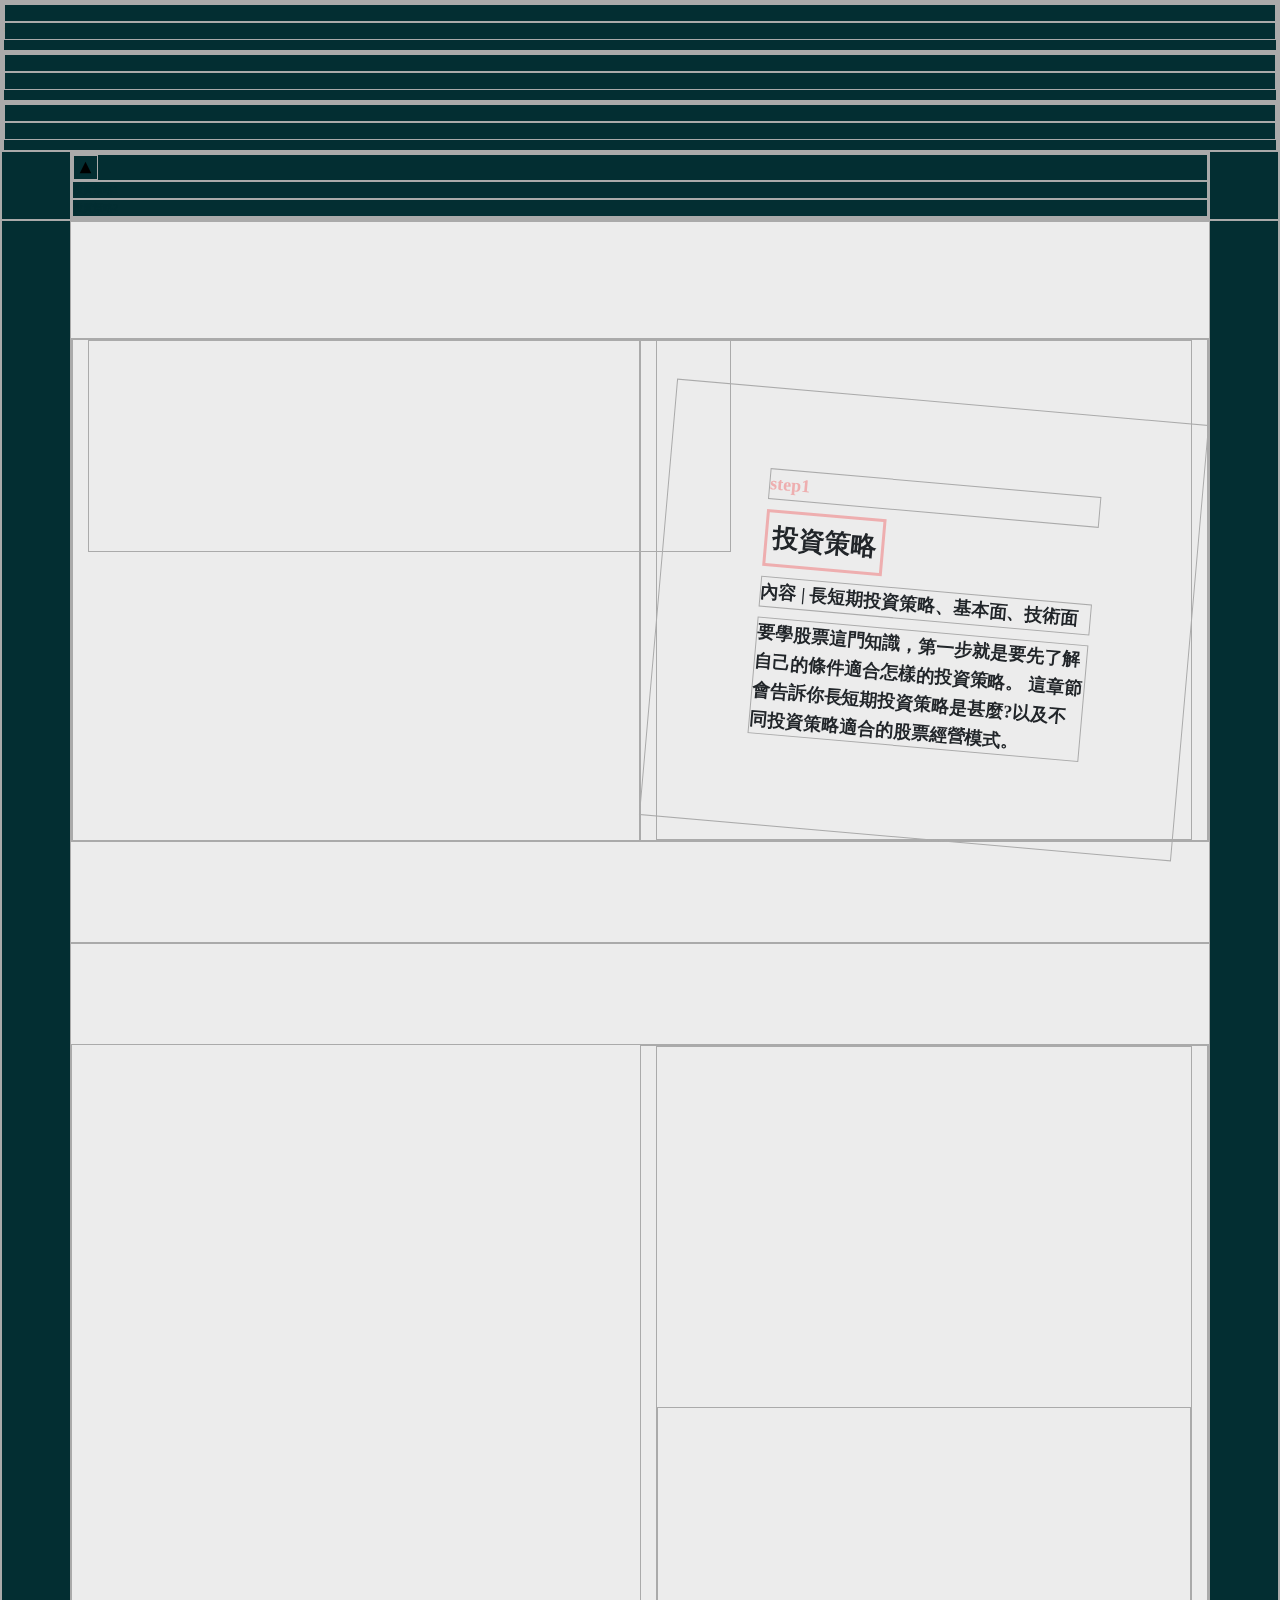
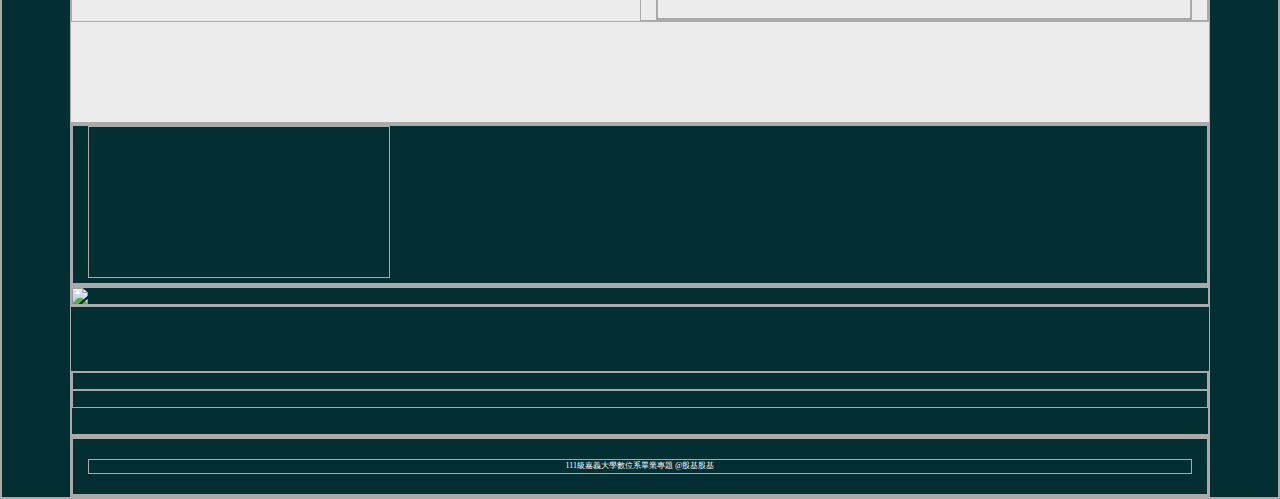
==== index.html @ 21a76d8b "Add files via upload" ====
<!DOCTYPE html>
<head>
  <meta charset="UTF-8">
  <meta name="viewport" content="width=device-width, initial-scale=1, shrink-to-fit=no">
  <title>股基!股基!</title>
  <link rel="stylesheet" href="https://cdnjs.cloudflare.com/ajax/libs/twitter-bootstrap/3.3.7/css/bootstrap.min.css">
  <link rel="stylesheet" href="https://fonts.googleapis.com/css?family=Oswald:300,400,700">
  <link rel="stylesheet" href="./style.css">
  <link rel="stylesheet" href="./strategy.css">
  <link rel="stylesheet" href="https://unpkg.com/aos@next/dist/aos.css">
</head>
<head></head>
<script src="https://code.jquery.com/jquery-3.3.1.slim.min.js" integrity="sha384-q8i/X+965DzO0rT7abK41JStQIAqVgRVzpbzo5smXKp4YfRvH+8abtTE1Pi6jizo" crossorigin="anonymous"></script>
<script src="https://cdnjs.cloudflare.com/ajax/libs/popper.js/1.14.7/umd/popper.min.js" integrity="sha384-UO2eT0CpHqdSJQ6hJty5KVphtPhzWj9WO1clHTMGa3JDZwrnQq4sF86dIHNDz0W1" crossorigin="anonymous"></script>
<script src="https://stackpath.bootstrapcdn.com/bootstrap/4.3.1/js/bootstrap.min.js" integrity="sha384-JjSmVgyd0p3pXB1rRibZUAYoIIy6OrQ6VrjIEaFf/nJGzIxFDsf4x0xIM+B07jRM" crossorigin="anonymous"></script>
<script src="https://unpkg.com/aos@next/dist/aos.js"></script>
<div class="bar_box1 at_top">
  <div class="step"><a class="Step_a" href="#section_step1"> 
      <div class="step_h3 step1">1</div>
      <p class="bar_p1">投資策略</p></a></div>
  <div class="step_space step_space1"></div>
  <div class="step"><a href="https://bloosom0709.github.io/stock-stockName-EPS/"> 
      <div class="step_h3 step2">2</div>
      <p class="bar_p2">股票名詞</p></a></div>
  <div class="step_space step_space2"></div>
  <div class="step"><a href="https://bloosom0709.github.io/stock-game/"> 
      <div class="step_h3 step3">3</div>
      <p class="bar_p3">策略契合度</p></a></div>
</div>
<div class="container">
  <div class="unit_box" data-aos="fade-zoom-in" data-aos-easing="ease-in-back" data-aos-delay="100" data-aos-offset="0">
    <div class="svg_triangle">
      <svg width="25" height="25" viewbox="-10 -10 40 40">
        <polygon class="triangle" points="10,0 0,20 20,20"> </polygon>
      </svg>
    </div><a href="https://bloosom0709.github.io/stock-strategy-1/"> 
      <div class="unit_h3 unit_select">投資策略1</div></a><a href="https://bloosom0709.github.io/stock-strategy-2/"> 
      <div class="unit_h3">投資策略2</div></a>
  </div>
</div>
<section id="section_step1"></section>
<div class="container intro1 Pagination"><img class="intro_decorate" src="https://i.imgur.com/jAoeuDa.png" alt=""><img class="intro_decorate decorate_bottom" src="https://i.imgur.com/fvzgDz7.png" alt="">
  <div class="row">
    <div class="col-sm-12 col-md-8 col-lg-6 img_LS" data-aos="fade-right"> 
      <div class="img_1"><img src="https://i.imgur.com/V6kEngt.png" alt=""></div>
    </div>
    <div class="col-sm-0 col-md-4 col-lg-6">
      <div class="row"> 
        <div class="Text Text_long col-sm-12 col-md-12 col-lg-12" style="transform:rotate(5deg);" data-aos="fade-up" data-aos-duration="1500">
          <p class="step_pink">step1</p>
          <p class="title Title1">投資策略</p>
          <p class="contain_blue">
             內容 | 長短期投資策略、基本面、技術面</p>
          <p class="contain2">
            要學股票這門知識，第一步就是要先了解自己的條件適合怎樣的投資策略。
            這章節會告訴你長短期投資策略是甚麼?以及不同投資策略適合的股票經營模式。
          </p>
        </div>
      </div>
    </div>
  </div>
</div>
<div class="container intro1 strategy1"> 
  <div class="row">
    <div class="col-sm-12 col-md-8 col-lg-6 img_LS" data-aos="fade-right"> 
      <div class="img_1"><img src="https://i.imgur.com/8UWbtDF.png" alt=""></div>
    </div>
    <div class="col-sm-0 col-md-4 col-lg-6">
      <div class="row"> 
        <div class="Text Text_long col-sm-12 col-md-12 col-lg-12" style="transform:rotate(5deg);" data-aos="fade-up" data-aos-duration="1500">
          <p class="title Title1">投資策略1</p>
          <p class="contain1">
            要玩股票必須先了解自己適合的投資策略，
            大體分為長期策略與短期策略。
          </p>
        </div>
        <div class="col-sm-12 col-md-12 col-lg-12 img_LS"><img src="https://i.imgur.com/Q2PQPPd.png" alt=""></div>
      </div>
    </div>
  </div>
</div>
<div class="container video">  
  <div class="row"> 
    <div class="col-sm-12 col-md-12 col-lg-12 videobox">
      <iframe frameborder="0" src="https://www.youtube.com/embed/SORD03t7nlo" allowfullscreen="true"></iframe>
    </div>
  </div>
</div>
<div class="container Footer"> 
  <div class="row"><a href="https://bloosom0709.github.io/stock-index/"><img src="https://i.imgur.com/UN3wUWc.png"></a></div>
</div>
<div class="container nextPage"> 
  <div class="page_button" style="visibility: hidden;"><a href=""> <img class="page_img1" src="https://i.imgur.com/QWB3NDJ.png" alt="">
      <div class="page_h3 page1">1</div>
      <p>投資策略</p></a></div>
  <div class="page_button"><a href="https://bloosom0709.github.io/stock-strategy-2/">        
      <div class="page_h3 page2">1-2</div>
      <p>投資策略2</p><img class="page_img2" src="https://i.imgur.com/T5NzjQj.png" alt=""></a></div>
</div>
<div class="container botton"> 
  <div class="row"> 
    <div class="col-sm-12 col-md-12 col-lg-12">
      <p>111級嘉義大學數位系畢業專題 @股基股基</p>
    </div>
  </div>
</div>
<!-- partial-->
<script src="https://cdnjs.cloudflare.com/ajax/libs/jquery/3.1.0/jquery.min.js"></script>
<script src="https://cdnjs.cloudflare.com/ajax/libs/twitter-bootstrap/3.3.7/js/bootstrap.min.js"></script>
<script src="https://cdnjs.cloudflare.com/ajax/libs/vue/2.1.8/vue.js"></script>
<script src="./script.js"></script>
<script>AOS.init();</script>
---- style.css ----
@charset "UTF-8";
@import "bootstrap.css";
@import "bar_box.css";
@import url(video.css);
* {
  font-family: "Source Sans Pro", 微軟正黑體;
  line-height: 1.6em;
  border: solid 1px #aaa;
}
* a {
  color: #032E32;
  border: none;
  text-decoration: none;
}

html, body {
  overflow-x: hidden;
  background-color: #032E32;
}

h1, h2, h3, h4, h5, h6 {
  font-weight: 600;
}

.container {
  padding-left: 0;
  padding-right: 0;
}

.row {
  margin: 0;
}

.block {
  border-left: solid 1px #aaa;
  border-right: solid 1px #aaa;
}

.border {
  border: solid 1px #aaa;
}

.index_img {
  width: 100%;
}

.index {
  position: relative;
  background-color: #ececec;
  padding: 5% 50px 0 50px;
}

.logo1 {
  -webkit-animation: logo 5s infinite;
          animation: logo 5s infinite;
}

@-webkit-keyframes logo {
  0% {
    top: 0;
  }
  50% {
    top: -30px;
  }
  100% {
    top: 0;
  }
}

@keyframes logo {
  0% {
    top: 0;
  }
  50% {
    top: -30px;
  }
  100% {
    top: 0;
  }
}
.people1 {
  -webkit-animation: people 5s infinite;
          animation: people 5s infinite;
}

@-webkit-keyframes people {
  0% {
    left: 0;
  }
  50% {
    left: -20px;
  }
  100% {
    left: 0;
  }
}

@keyframes people {
  0% {
    left: 0;
  }
  50% {
    left: -20px;
  }
  100% {
    left: 0;
  }
}
.index_mountain {
  position: absolute;
  max-width: 100%;
  left: 0;
  bottom: -450px;
  z-index: 50;
}

.introduction {
  background: #0A2D31;
  height: 900px;
  position: relative;
}
.introduction p {
  font-size: 18px;
  color: #ececec;
  font-weight: bold;
  text-align: center;
  margin-top: 500px;
}
.introduction .intro_decoration {
  position: absolute;
  bottom: -304px;
  max-width: 100%;
  z-index: 150;
}
.introduction .intro_decorate {
  position: absolute;
  max-width: 100%;
}
.introduction .decorate_bottom {
  bottom: -1px;
}

.point1 {
  position: relative;
  padding-top: 200px;
  background-color: #ececec;
}

.point1_img {
  max-width: 100%;
}

.point1_img2 {
  position: absolute;
  max-width: 45%;
  right: -100px;
  bottom: -100px;
  -webkit-animation: ani_pig 2s infinite;
          animation: ani_pig 2s infinite;
}

@-webkit-keyframes ani_pig {
  0% {
    -webkit-transform: rotate(0deg);
            transform: rotate(0deg);
  }
  50% {
    -webkit-transform: rotate(20deg);
            transform: rotate(20deg);
  }
  100% {
    -webkit-transform: rotate(0deg);
            transform: rotate(0deg);
  }
}

@keyframes ani_pig {
  0% {
    -webkit-transform: rotate(0deg);
            transform: rotate(0deg);
  }
  50% {
    -webkit-transform: rotate(20deg);
            transform: rotate(20deg);
  }
  100% {
    -webkit-transform: rotate(0deg);
            transform: rotate(0deg);
  }
}
.pig_talk {
  -webkit-animation: pig_talk 2s infinite;
          animation: pig_talk 2s infinite;
}

@-webkit-keyframes pig_talk {
  0% {
    top: 80px;
  }
  50% {
    top: 100px;
  }
  100% {
    top: 80px;
  }
}

@keyframes pig_talk {
  0% {
    top: 80px;
  }
  50% {
    top: 100px;
  }
  100% {
    top: 80px;
  }
}
h3 {
  overflow-y: hidden;
  flood-color: #032E32;
}

.intro1 {
  background-color: #ececec;
  padding: 100px 0;
}
.intro1 h3 {
  font-size: 20px;
  display: inline-block;
  color: white;
  margin-top: 15px;
  padding: 10px 20px;
}

.step_pink {
  color: #EEAEAF;
}

.step_blue {
  color: #81C4C9;
}

.contain_pink {
  background: #EEAEAF;
  border-radius: 10px;
  color: #ececec;
  padding-left: 5px;
}

.Text {
  padding: 80px 100px;
  font-weight: bold;
  font-size: 18px;
  margin: auto;
  -webkit-transform: rotate(5deg);
          transform: rotate(5deg);
  margin-top: 60px;
}

.title {
  display: inline-block;
  font-size: 26px;
  padding: 5px;
}

.Text_long {
  -webkit-transform: rotate(5deg);
          transform: rotate(5deg);
}
.Text_long h3 {
  background: #EEAEAF;
  -webkit-transition: 0.5s;
  transition: 0.5s;
}
.Text_long h3:hover {
  background: #81C4C9;
  color: white;
  font-size: 25px;
}

.Text_short {
  -webkit-transform: rotate(-5deg);
          transform: rotate(-5deg);
}
.Text_short h3 {
  background: #81C4C9;
  -webkit-transition: 0.5s;
  transition: 0.5s;
}
.Text_short h3:hover {
  background: #EEAEAF;
  color: white;
  font-size: 25px;
}

.Title1 {
  border: 3px solid #EEAEAF;
}

.Title2 {
  border: 3px solid #81C4C9;
}

.img_LS img {
  margin-top: 60px;
  padding-top: 50px;
  padding-bottom: 100px;
  width: 70%;
}

.img_1 {
  display: block;
  left: 25px;
  width: 120%;
}

.decorate {
  padding-left: 100px;
}

.point2 {
  padding-top: 400px;
  background-color: #ececec;
}

.textFrame2 {
  position: absolute;
  max-width: 50%;
  left: 200px;
  bottom: 100px;
}

.marginbottom {
  position: absolute;
  max-width: 70%;
  right: 0;
  bottom: -10px;
  -webkit-animation: people 5s infinite;
          animation: people 5s infinite;
}

@keyframes people {
  0% {
    right: 0;
  }
  50% {
    right: 20px;
  }
  100% {
    right: 0;
  }
}
.game {
  background-color: #EEAEAF;
  padding: 150px 0 200px 0;
  position: relative;
}
.game .intro_decorate {
  position: absolute;
  max-width: 100%;
}
.game .decorate_bottom {
  bottom: -1px;
}

.game_intro {
  padding: 0 100px;
}

.game_title {
  text-align: left;
}

.game_BTN {
  background: #032E32;
  color: white;
  padding: 10px 30px;
  border-radius: 30px;
}

.threePeople {
  max-width: 90%;
  margin-left: 50px;
}

.member {
  padding: 80px 50px;
  padding-bottom: 50px;
  background-color: #ececec;
}
.member p {
  font-size: 15px;
}

.member_contain {
  padding: 0;
  text-align: center;
}
.member_contain h3 {
  font-weight: bold;
  font-size: 20px;
  padding-top: 10px;
  display: inline-block;
}

.member_pic {
  margin-right: auto;
  margin-left: auto;
  padding: auto;
  height: 150px;
  width: 150px;
}
.member_pic img {
  height: 150px;
  width: 150px;
}

.botton {
  background: #032E32;
  position: relative;
}
.botton p {
  color: white;
  font-size: 8px;
  text-align: center;
  margin: 20px 0;
}
.botton .Top {
  width: 80px;
  height: 80px;
  background: #EEAEAF;
  position: absolute;
  bottom: 100px;
  right: -120px;
  -webkit-box-shadow: 5px 5px 0px #E79288;
          box-shadow: 5px 5px 0px #E79288;
  -webkit-transform: rotate(5deg);
          transform: rotate(5deg);
  -webkit-transition: 0.5s;
  transition: 0.5s;
}
.botton .Top h3 {
  color: white;
  text-align: center;
  padding-top: 27px;
  font-size: 20px;
}
.botton .Top:hover {
  background: #81C4C9;
  -webkit-box-shadow: 10px 10px 0px #D2CEAA;
          box-shadow: 10px 10px 0px #D2CEAA;
  -webkit-transform: translate(10px, 10px);
          transform: translate(10px, 10px);
}

@media (max-width: 1200px) {
  .introduction {
    height: 400px;
    position: relative;
  }
  .introduction p {
    font-size: 14px;
    margin-top: 150px;
  }
  .introduction .intro_decoration {
    visibility: hidden;
    position: absolute;
    bottom: -86px;
    width: 1140px;
  }
}
@media (max-width: 992px) {
  .menu_contanter {
    height: 300px;
  }

  .index_mountain {
    width: 100%;
    bottom: -1000px;
  }

  .introduction {
    height: 400px;
    position: relative;
  }
  .introduction p {
    font-size: 14px;
    margin-top: 150px;
  }
  .introduction .intro_decoration {
    visibility: hidden;
    position: absolute;
    bottom: -86px;
    width: 1140px;
  }

  .img_long {
    position: relative;
  }

  .img_short {
    position: relative;
  }

  .Text {
    padding: 80px 50px;
    font-size: 15px;
  }

  .order_1 {
    -webkit-box-ordinal-group: 3;
        -ms-flex-order: 2;
            order: 2;
  }

  .order_2 {
    -webkit-box-ordinal-group: 2;
        -ms-flex-order: 1;
            order: 1;
  }
}
@media (max-width: 768px) {
  body {
    overflow-x: hidden;
  }

  .navbar_ul {
    margin-left: 0;
  }

  .index_img {
    width: 120%;
  }

  .index {
    padding: 50px 50px 0 50px;
  }

  .index_mountain {
    width: 100%;
    bottom: -70px;
  }

  .logo1 {
    left: -15px;
  }

  .introduction {
    height: 400px;
    position: relative;
  }
  .introduction p {
    font-size: 14px;
    margin-top: 150px;
  }
  .introduction .intro_decoration {
    position: absolute;
    bottom: -80px;
    width: 1140px;
  }

  .point1 {
    position: relative;
  }

  .pig_talk {
    position: absolute;
    width: 100%;
    top: 100px;
  }

  .img_LS img {
    margin-top: 20px;
    padding-top: 30px;
    padding-bottom: 10px;
  }

  .img_long {
    position: relative;
  }

  .img_short {
    position: relative;
    right: -80px;
  }

  .Text {
    padding: 40px 50px;
    margin-top: 10px;
  }

  .order_1 {
    -webkit-box-ordinal-group: 3;
        -ms-flex-order: 2;
            order: 2;
  }

  .order_2 {
    -webkit-box-ordinal-group: 2;
        -ms-flex-order: 1;
            order: 1;
  }

  .point1 {
    padding-top: 200px;
  }

  .point1_img2 {
    max-width: 45%;
    right: 30px;
    bottom: -100px;
  }

  .textFrame1 {
    max-width: 90%;
    right: 45px;
    top: -150px;
  }

  .point2 {
    padding-top: 200px;
  }

  .textFrame2 {
    position: absolute;
    max-width: 50%;
    left: 100px;
    bottom: 100px;
  }

  .member {
    padding: 80px 10px;
    padding-bottom: 50px;
  }
}
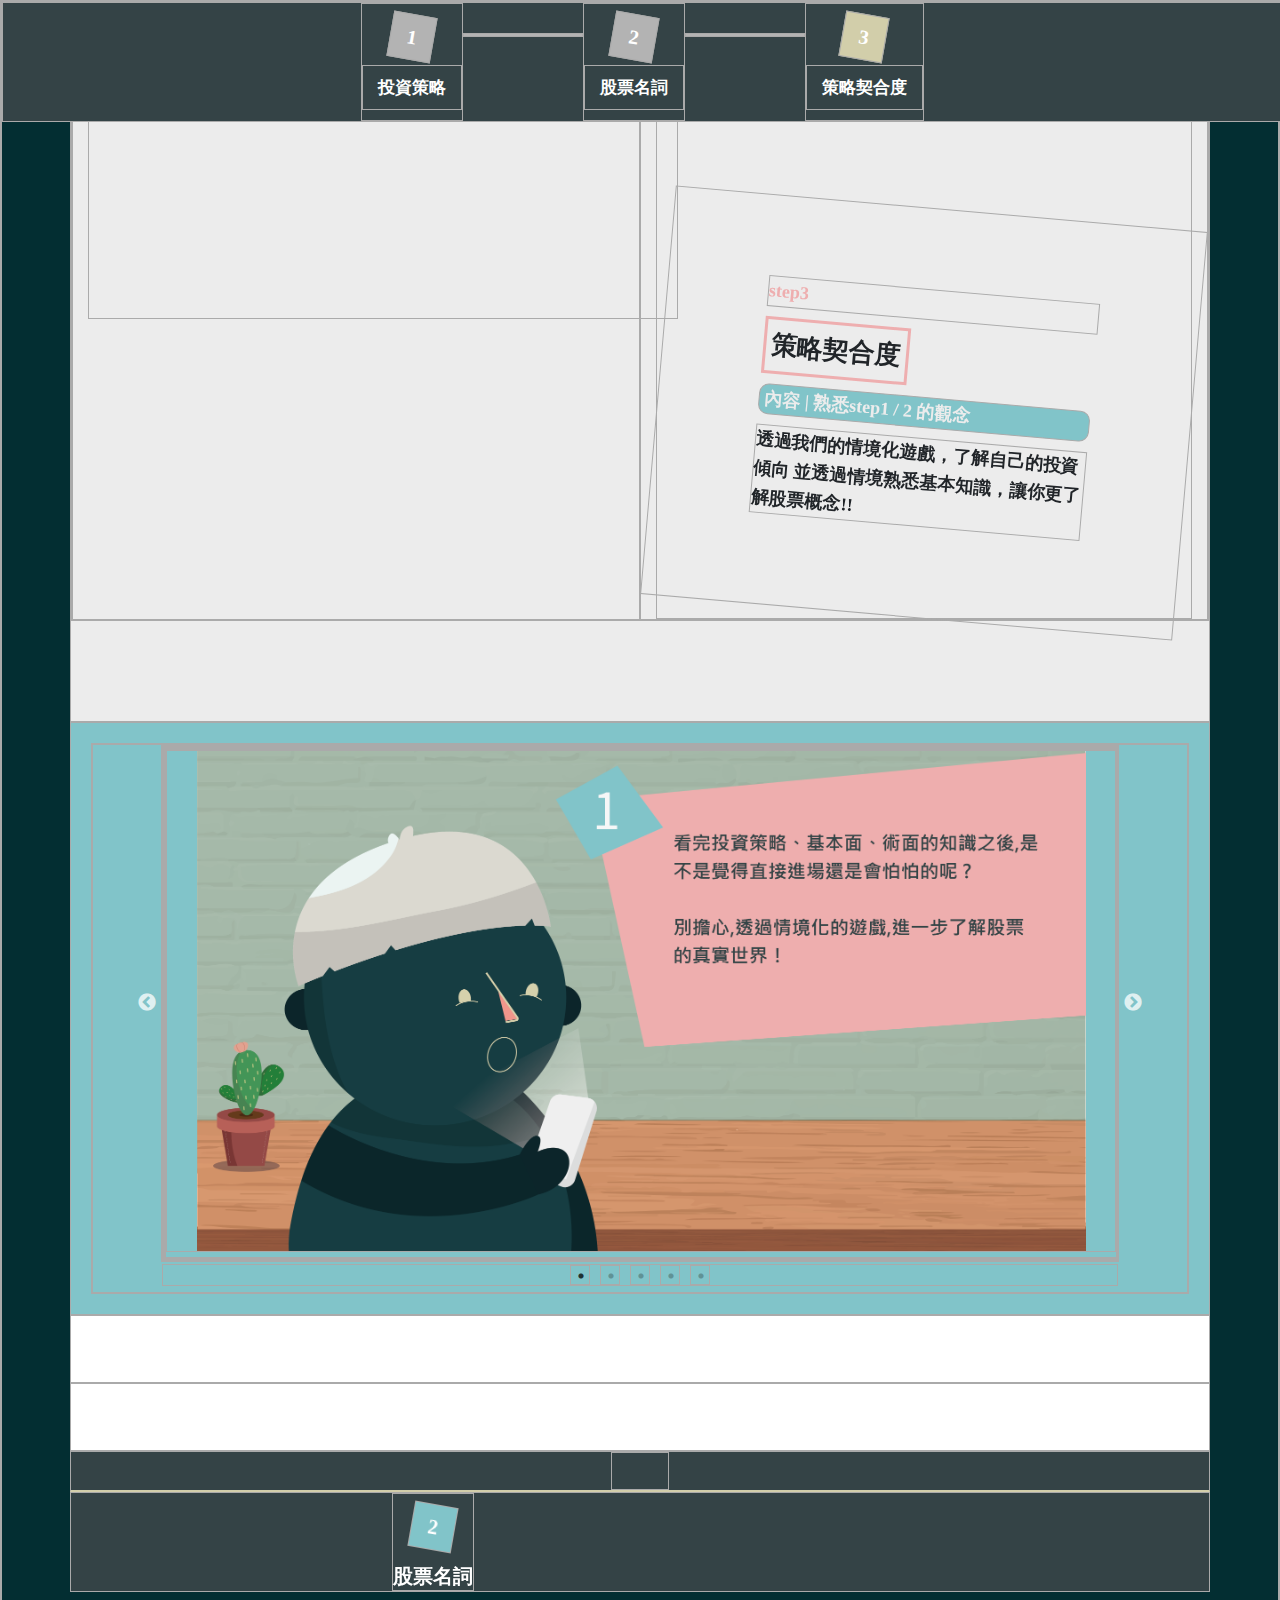
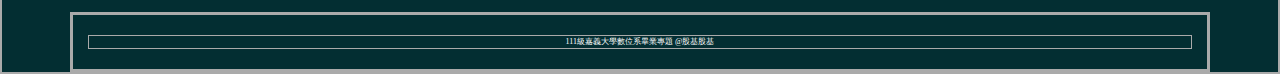
==== commit 80f78e8a: "Add files via upload" ====
--- a/index.html
+++ b/index.html
@@ -6,8 +6,10 @@
   <link rel="stylesheet" href="https://cdnjs.cloudflare.com/ajax/libs/twitter-bootstrap/3.3.7/css/bootstrap.min.css">
   <link rel="stylesheet" href="https://fonts.googleapis.com/css?family=Oswald:300,400,700">
   <link rel="stylesheet" href="./style.css">
-  <link rel="stylesheet" href="./strategy.css">
+  <link rel="stylesheet" href="./game.css">
   <link rel="stylesheet" href="https://unpkg.com/aos@next/dist/aos.css">
+  <link rel="stylesheet" href="輪播CSS/slick.css">
+  <link rel="stylesheet" href="輪播CSS/slick-theme.css">
 </head>
 <head></head>
 <script src="https://code.jquery.com/jquery-3.3.1.slim.min.js" integrity="sha384-q8i/X+965DzO0rT7abK41JStQIAqVgRVzpbzo5smXKp4YfRvH+8abtTE1Pi6jizo" crossorigin="anonymous"></script>
@@ -15,7 +17,7 @@
 <script src="https://stackpath.bootstrapcdn.com/bootstrap/4.3.1/js/bootstrap.min.js" integrity="sha384-JjSmVgyd0p3pXB1rRibZUAYoIIy6OrQ6VrjIEaFf/nJGzIxFDsf4x0xIM+B07jRM" crossorigin="anonymous"></script>
 <script src="https://unpkg.com/aos@next/dist/aos.js"></script>
 <div class="bar_box1 at_top">
-  <div class="step"><a class="Step_a" href="#section_step1"> 
+  <div class="step"><a href="https://bloosom0709.github.io/stock-strategy-1/"> 
       <div class="step_h3 step1">1</div>
       <p class="bar_p1">投資策略</p></a></div>
   <div class="step_space step_space1"></div>
@@ -23,77 +25,58 @@
       <div class="step_h3 step2">2</div>
       <p class="bar_p2">股票名詞</p></a></div>
   <div class="step_space step_space2"></div>
-  <div class="step"><a href="https://bloosom0709.github.io/stock-game/"> 
+  <div class="step"><a class="Step_a" href="#section_step1"> 
       <div class="step_h3 step3">3</div>
       <p class="bar_p3">策略契合度</p></a></div>
-</div>
-<div class="container">
-  <div class="unit_box" data-aos="fade-zoom-in" data-aos-easing="ease-in-back" data-aos-delay="100" data-aos-offset="0">
-    <div class="svg_triangle">
-      <svg width="25" height="25" viewbox="-10 -10 40 40">
-        <polygon class="triangle" points="10,0 0,20 20,20"> </polygon>
-      </svg>
-    </div><a href="https://bloosom0709.github.io/stock-strategy-1/"> 
-      <div class="unit_h3 unit_select">投資策略1</div></a><a href="https://bloosom0709.github.io/stock-strategy-2/"> 
-      <div class="unit_h3">投資策略2</div></a>
-  </div>
 </div>
 <section id="section_step1"></section>
 <div class="container intro1 Pagination"><img class="intro_decorate" src="https://i.imgur.com/jAoeuDa.png" alt=""><img class="intro_decorate decorate_bottom" src="https://i.imgur.com/fvzgDz7.png" alt="">
   <div class="row">
     <div class="col-sm-12 col-md-8 col-lg-6 img_LS" data-aos="fade-right"> 
-      <div class="img_1"><img src="https://i.imgur.com/V6kEngt.png" alt=""></div>
+      <div class="img_1"><img src="https://i.imgur.com/DNb1GdC.png" alt=""></div>
     </div>
     <div class="col-sm-0 col-md-4 col-lg-6">
       <div class="row"> 
         <div class="Text Text_long col-sm-12 col-md-12 col-lg-12" style="transform:rotate(5deg);" data-aos="fade-up" data-aos-duration="1500">
-          <p class="step_pink">step1</p>
-          <p class="title Title1">投資策略</p>
+          <p class="step_pink">step3</p>
+          <p class="title Title1">策略契合度</p>
           <p class="contain_blue">
-             內容 | 長短期投資策略、基本面、技術面</p>
+             內容 | 熟悉step1 / 2 的觀念</p>
           <p class="contain2">
-            要學股票這門知識，第一步就是要先了解自己的條件適合怎樣的投資策略。
-            這章節會告訴你長短期投資策略是甚麼?以及不同投資策略適合的股票經營模式。
+            透過我們的情境化遊戲，了解自己的投資傾向
+            並透過情境熟悉基本知識，讓你更了解股票概念!!
           </p>
         </div>
       </div>
     </div>
   </div>
 </div>
-<div class="container intro1 strategy1"> 
-  <div class="row">
-    <div class="col-sm-12 col-md-8 col-lg-6 img_LS" data-aos="fade-right"> 
-      <div class="img_1"><img src="https://i.imgur.com/8UWbtDF.png" alt=""></div>
-    </div>
-    <div class="col-sm-0 col-md-4 col-lg-6">
-      <div class="row"> 
-        <div class="Text Text_long col-sm-12 col-md-12 col-lg-12" style="transform:rotate(5deg);" data-aos="fade-up" data-aos-duration="1500">
-          <p class="title Title1">投資策略1</p>
-          <p class="contain1">
-            要玩股票必須先了解自己適合的投資策略，
-            大體分為長期策略與短期策略。
-          </p>
-        </div>
-        <div class="col-sm-12 col-md-12 col-lg-12 img_LS"><img src="https://i.imgur.com/Q2PQPPd.png" alt=""></div>
-      </div>
+<div class="container slick"> 
+  <div class="row"> 
+    <div class="col-sm-12 col-md-12 col-lg-12">
+      <ui class="slick2">
+        <li><img src="img/game1.png" alt=""></li>
+        <li><img src="img/game2.png" alt=""></li>
+        <li><img src="img/game3.png" alt=""></li>
+        <li><img src="img/game4.png" alt=""></li>
+        <li><img src="img/game5.png" alt=""></li>
+      </ui>
     </div>
   </div>
 </div>
-<div class="container video">  
-  <div class="row"> 
-    <div class="col-sm-12 col-md-12 col-lg-12 videobox">
-      <iframe frameborder="0" src="https://www.youtube.com/embed/SORD03t7nlo" allowfullscreen="true"></iframe>
-    </div>
-  </div>
+<div class="container download"><img class="intro_decorate" src="https://i.imgur.com/jAoeuDa.png" alt="">
+  <div class="download_Text">
+    <div class="col-sm-12 col-md-12 col-lg-12" data-aos="fade-up" data-aos-duration="1500"><a class="game_BTN" href="https://www.ncyu.edu.tw/NewSite/gradation.aspx?site_content_sn=8314">手機版 | 載點</a></div>
+  </div><img src="https://i.imgur.com/SDNS0O7.png" alt="">
 </div>
 <div class="container Footer"> 
   <div class="row"><a href="https://bloosom0709.github.io/stock-index/"><img src="https://i.imgur.com/UN3wUWc.png"></a></div>
 </div>
 <div class="container nextPage"> 
-  <div class="page_button" style="visibility: hidden;"><a href=""> <img class="page_img1" src="https://i.imgur.com/QWB3NDJ.png" alt="">
-      <div class="page_h3 page1">1</div>
-      <p>投資策略</p></a></div>
-  <div class="page_button"><a href="https://bloosom0709.github.io/stock-strategy-2/">        
+  <div class="page_button"><a href="https://bloosom0709.github.io/stock-strategy-2/"> <img class="page_img1" src="https://i.imgur.com/QWB3NDJ.png" alt="">
+      <div class="page_h3 page1">2</div>
+      <p>股票名詞</p></a></div>
+  <div class="page_button" style="visibility: hidden;"><a href="">        
       <div class="page_h3 page2">1-2</div>
       <p>投資策略2</p><img class="page_img2" src="https://i.imgur.com/T5NzjQj.png" alt=""></a></div>
 </div>
@@ -109,4 +92,13 @@
 <script src="https://cdnjs.cloudflare.com/ajax/libs/twitter-bootstrap/3.3.7/js/bootstrap.min.js"></script>
 <script src="https://cdnjs.cloudflare.com/ajax/libs/vue/2.1.8/vue.js"></script>
 <script src="./script.js"></script>
-<script>AOS.init();</script>+<script>
+  AOS.init();
+  
+</script>
+<script src="輪播JS/slick.js"> </script>
+<script>
+  $('.slick2').slick({
+    dots: true
+  });
+</script>--- a/game.css
+++ b/game.css
@@ -0,0 +1,625 @@
+* a {
+  color: #032E32;
+  border: none;
+  text-decoration: none;
+}
+
+.bar_box1 {
+  position: fixed;
+  background: #344346;
+  width: 100%;
+  height: 120px;
+  display: -webkit-box;
+  display: -ms-flexbox;
+  display: flex;
+  -webkit-box-pack: center;
+      -ms-flex-pack: center;
+          justify-content: center;
+  text-align: center;
+  opacity: 0;
+  -webkit-transition: 0.5s;
+  transition: 0.5s;
+  z-index: 100;
+}
+.bar_box1.at_top {
+  opacity: 1;
+  -webkit-transition: 0.5s;
+  transition: 0.5s;
+  -webkit-animation: upin 0.5s both;
+          animation: upin 0.5s both;
+}
+@-webkit-keyframes upin {
+  0% {
+    top: -100px;
+  }
+  100% {
+    top: 0px;
+  }
+}
+@keyframes upin {
+  0% {
+    top: -100px;
+  }
+  100% {
+    top: 0px;
+  }
+}
+.bar_box1 .step_space {
+  width: 120px;
+  height: 4px;
+  margin-top: 30px;
+}
+.bar_box1 .step_space1 {
+  background: #b3b3b3;
+  -webkit-transition: 0.5s;
+  transition: 0.5s;
+}
+.bar_box1 .step_space2 {
+  background: #b3b3b3;
+  -webkit-transition: 0.5s;
+  transition: 0.5s;
+}
+.bar_box1 .step_h3 {
+  display: inline-block;
+  color: white;
+  padding: 6px 16px;
+  margin-top: 10px;
+  -webkit-transform: rotate(10deg);
+          transform: rotate(10deg);
+  font-weight: bold;
+  font-size: 20px;
+}
+.bar_box1 .step1 {
+  background: #b3b3b3;
+  -webkit-transition: 0.5s;
+  transition: 0.5s;
+}
+.bar_box1 .step2 {
+  background: #b3b3b3;
+  -webkit-transition: 0.5s;
+  transition: 0.5s;
+}
+.bar_box1 .step3 {
+  background: #D2CEAA;
+  -webkit-transition: 0.5s;
+  transition: 0.5s;
+}
+.bar_box1 p {
+  color: white;
+  font-weight: bold;
+  margin-top: 5px;
+  padding: 8px 15px;
+  font-size: 17px;
+}
+.bar_box1 a {
+  border: none;
+  text-decoration: none;
+}
+.bar_box1 .step:hover .step1 {
+  -webkit-transform: rotate(-10deg);
+          transform: rotate(-10deg);
+  background: #fa8c8e;
+}
+.bar_box1 .step:hover .step2 {
+  -webkit-transform: rotate(-10deg);
+          transform: rotate(-10deg);
+  background: #81C4C9;
+}
+.bar_box1 .step:hover .step3 {
+  -webkit-transform: rotate(-10deg);
+          transform: rotate(-10deg);
+  background: #e8c774;
+}
+.bar_box1 .step:hover p.bar_p1 {
+  color: #EEAEAF;
+}
+.bar_box1 .step:hover p.bar_p2 {
+  color: #81C4C9;
+}
+.bar_box1 .step:hover p.bar_p3 {
+  color: #e8c774;
+}
+
+.triangle {
+  fill: #EEAEAF;
+  stroke: #EEAEAF;
+  stroke-width: 10;
+}
+
+.unit_box {
+  position: fixed;
+  width: 1140px;
+  top: 120px;
+  background: #EEAEAF;
+  display: -webkit-box;
+  display: -ms-flexbox;
+  display: flex;
+  -webkit-box-pack: center;
+      -ms-flex-pack: center;
+          justify-content: center;
+  text-align: center;
+  z-index: 100;
+  -webkit-transition: 0.5s;
+  transition: 0.5s;
+}
+.unit_box .svg_triangle {
+  position: absolute;
+  -webkit-transform: scale(1.5);
+          transform: scale(1.5);
+  -webkit-transform: scaleX(1.7);
+          transform: scaleX(1.7);
+  top: -20px;
+  left: 330px;
+  z-index: 130;
+}
+.unit_box .unit_h3 {
+  display: inline-block;
+  color: white;
+  font-size: 18px;
+  font-weight: 600;
+  padding: 10px 15px;
+  -webkit-transition: 0.5s;
+  transition: 0.5s;
+}
+.unit_box .unit_h3:hover {
+  font-size: 20px;
+  background: #ececec;
+  color: #EEAEAF;
+}
+.unit_box .unit_select {
+  background: #ececec;
+  color: #EEAEAF;
+  border-bottom: solid 2px #EEAEAF;
+}
+
+.Pagination {
+  position: relative;
+}
+.Pagination .intro_decorate {
+  position: absolute;
+  max-width: 100%;
+}
+.Pagination .decorate_bottom {
+  bottom: -1px;
+}
+
+.strategy1 {
+  background: #81C4C9;
+}
+
+.intro1 {
+  padding: 100px 0;
+}
+.intro1 h3 {
+  font-size: 20px;
+  display: inline-block;
+  color: white;
+  margin-top: 15px;
+  padding: 10px 20px;
+}
+.intro1 p.contain1 {
+  color: #ececec;
+}
+
+.step_pink {
+  color: #EEAEAF;
+}
+
+.step_blue {
+  color: #81C4C9;
+}
+
+.contain_pink {
+  background: #EEAEAF;
+  border-radius: 10px;
+  color: #ececec;
+  padding-left: 5px;
+}
+
+.contain_blue {
+  background: #81C4C9;
+  border-radius: 10px;
+  color: #ececec;
+  padding-left: 5px;
+  padding-right: 0;
+}
+
+.Text {
+  padding: 80px 100px;
+  font-weight: bold;
+  font-size: 18px;
+  margin: auto;
+  -webkit-transform: rotate(5deg);
+          transform: rotate(5deg);
+  margin-top: 100px;
+}
+
+.title {
+  display: inline-block;
+  font-size: 26px;
+  padding: 5px;
+}
+
+.Text_long {
+  -webkit-transform: rotate(5deg);
+          transform: rotate(5deg);
+}
+.Text_long h3 {
+  background: #EEAEAF;
+  -webkit-transition: 0.5s;
+  transition: 0.5s;
+}
+.Text_long h3:hover {
+  background: #81C4C9;
+  color: white;
+  font-size: 25px;
+}
+
+.Text_short {
+  -webkit-transform: rotate(-5deg);
+          transform: rotate(-5deg);
+}
+.Text_short h3 {
+  background: #81C4C9;
+  -webkit-transition: 0.5s;
+  transition: 0.5s;
+}
+.Text_short h3:hover {
+  background: #EEAEAF;
+  color: white;
+  font-size: 25px;
+}
+
+.Title1 {
+  border: 3px solid #EEAEAF;
+  background: #ececec;
+}
+
+.img_LS img {
+  margin-top: 60px;
+  padding-top: 50px;
+  padding-bottom: 100px;
+  width: 70%;
+}
+
+.img_1 {
+  display: block;
+  left: 25px;
+  width: 110%;
+}
+
+.decorate {
+  padding-left: 100px;
+}
+
+.slick {
+  background: #81C4C9;
+  padding: 20px;
+}
+
+.slick2 {
+  width: 90%;
+  margin: 0 auto;
+}
+.slick2 img {
+  margin: 0 auto;
+  height: 500px;
+}
+
+.slick-prev, .slick-next {
+  width: 70px;
+  height: 70px;
+}
+
+.video {
+  padding: 70px;
+  padding-bottom: 200px;
+  background-color: #81C4C9;
+}
+
+.videobox {
+  position: relative;
+  width: 100%;
+  height: 0;
+  padding-bottom: 56.25%;
+}
+
+.videobox iframe {
+  position: absolute;
+  top: 0;
+  left: 0;
+  width: 100%;
+  height: 100%;
+}
+
+.videobox embed {
+  position: absolute;
+  top: 0;
+  left: 0;
+  width: 100%;
+  height: 100%;
+}
+
+.download {
+  background: white;
+}
+.download img {
+  width: 100%;
+}
+
+.download_Text {
+  margin: 50px 0;
+  padding: 0;
+  text-align: center;
+}
+
+.game_BTN {
+  background: #032E32;
+  color: white;
+  padding: 10px 30px;
+  border-radius: 30px;
+  font-size: 25px;
+  font-weight: 800;
+  -webkit-transition: 0.5s;
+  transition: 0.5s;
+}
+
+.game_BTN:hover {
+  color: white;
+  background: #E79288;
+  border: none;
+  text-decoration: none;
+  font-size: 28px;
+}
+
+.Footer {
+  display: -webkit-box;
+  display: -ms-flexbox;
+  display: flex;
+  -webkit-box-pack: center;
+      -ms-flex-pack: center;
+          justify-content: center;
+  -webkit-box-align: center;
+      -ms-flex-align: center;
+          align-items: center;
+  border-bottom: 2px solid #D2CEAA;
+  background: #344346;
+}
+.Footer img {
+  display: block;
+  max-width: 40%;
+  margin: auto;
+  padding: 10px 20px;
+  -webkit-transition: 0.5s;
+  transition: 0.5s;
+}
+.Footer img:hover {
+  max-width: 50%;
+}
+
+.nextPage {
+  background: #344346;
+  width: 100%;
+  height: 100px;
+  display: -webkit-box;
+  display: -ms-flexbox;
+  display: flex;
+  -webkit-box-pack: justify;
+      -ms-flex-pack: justify;
+          justify-content: space-between;
+  text-align: center;
+  margin-bottom: 20px;
+}
+.nextPage .page_button {
+  position: relative;
+}
+.nextPage .page_button p {
+  color: white;
+  font-size: 20px;
+  font-weight: 600;
+  padding: 10px 0;
+  -webkit-transition: 0.5s;
+  transition: 0.5s;
+  border: none;
+}
+.nextPage .page_button .page_h3 {
+  display: inline-block;
+  color: white;
+  padding: 6px 16px;
+  margin-top: 10px;
+  -webkit-transform: rotate(10deg);
+          transform: rotate(10deg);
+  font-weight: bold;
+  font-size: 20px;
+}
+.nextPage .page_button .page1 {
+  background: #81C4C9;
+  -webkit-transition: 0.5s;
+  transition: 0.5s;
+}
+.nextPage .page_button .page2 {
+  font-size: 15px;
+  padding: 10px 10px;
+  border: solid 2px #EEAEAF;
+  color: #EEAEAF;
+  -webkit-transition: 0.5s;
+  transition: 0.5s;
+}
+.nextPage .page_button img {
+  position: absolute;
+}
+.nextPage .page_button .page_img1 {
+  left: -50px;
+  top: 30px;
+  width: 32px;
+}
+.nextPage .page_button .page_img2 {
+  right: -50px;
+  top: 30px;
+  width: 32px;
+}
+.nextPage .page_button:hover a {
+  color: #032E32;
+  border: none;
+  text-decoration: none;
+}
+.nextPage .page_button:hover p {
+  font-size: 22px;
+}
+.nextPage .page_button:hover .page1 {
+  -webkit-transform: rotate(-10deg);
+          transform: rotate(-10deg);
+  background: #529799;
+}
+.nextPage .page_button:hover .page2 {
+  -webkit-transform: rotate(-10deg);
+          transform: rotate(-10deg);
+  background: white;
+}
+
+@media (max-width: 768px) {
+  .bar_box1 {
+    height: 80px;
+  }
+  .bar_box1 .step_h3 {
+    padding: 4px 14px;
+    font-size: 15px;
+  }
+  .bar_box1 p {
+    width: 100%;
+    font-size: 12px;
+    padding: 4px;
+  }
+  .bar_box1 .step_space {
+    width: 80px;
+    height: 4px;
+    margin-top: 30px;
+  }
+
+  .triangle {
+    fill: #EEAEAF;
+    stroke: #EEAEAF;
+    stroke-width: 10;
+  }
+
+  .unit_box {
+    width: 100%;
+    top: 80px;
+  }
+  .unit_box .svg_triangle {
+    position: absolute;
+    -webkit-transform: scale(1.3);
+            transform: scale(1.3);
+    -webkit-transform: scaleX(1.5);
+            transform: scaleX(1.5);
+    top: -20px;
+    left: 45px;
+    z-index: 130;
+    visibility: hidden;
+  }
+  .unit_box .unit_h3 {
+    display: inline-block;
+    color: white;
+    font-size: 12px;
+    font-weight: 600;
+    padding: 10px 15px;
+  }
+  .unit_box .unit_h3:hover {
+    font-size: 13px;
+  }
+  .unit_box .unit_select {
+    background: #ececec;
+    color: #EEAEAF;
+  }
+
+  .img_LS img {
+    margin-top: 30px;
+    padding-top: 50px;
+    padding-bottom: 50px;
+  }
+
+  .Text {
+    padding: 10px 50px;
+    margin-top: 10px;
+  }
+  .Text .title {
+    font-size: 20px;
+  }
+  .Text .contain1 {
+    font-size: 15px;
+  }
+  .Text .contain2 {
+    font-size: 15px;
+  }
+  .Text .contain_blue {
+    font-size: 14px;
+  }
+
+  .video {
+    padding: 10px;
+    padding-bottom: 25px;
+    background-color: #81C4C9;
+  }
+
+  .nextPage {
+    width: 100%;
+    height: 100px;
+    padding-top: 10px;
+  }
+  .nextPage .page_button p {
+    font-size: 15px;
+    font-weight: 600;
+    padding: 10px 0;
+  }
+  .nextPage .page_button .page_h3 {
+    padding: 7px 14px;
+    margin-top: 10px;
+    font-size: 15px;
+  }
+  .nextPage .page_button .page2 {
+    font-size: 12px;
+    padding: 8px 8px;
+  }
+  .nextPage .page_button img {
+    position: absolute;
+  }
+  .nextPage .page_button .page_img1 {
+    left: -50px;
+    top: 30px;
+  }
+  .nextPage .page_button .page_img2 {
+    right: -50px;
+    top: 30px;
+  }
+  .nextPage .page_button:hover p {
+    font-size: 17px;
+  }
+
+  .slick {
+    background: #81C4C9;
+    padding: 10px 0;
+  }
+
+  .slick2 {
+    width: 95%;
+    margin: 0 auto;
+  }
+  .slick2 img {
+    margin: 0 auto;
+    height: 180px;
+    font-weight: bold;
+  }
+
+  .slick-prev, .slick-next {
+    width: 70px;
+    height: 70px;
+  }
+
+  .game_BTN {
+    font-size: 20px;
+  }
+
+  .game_BTN:hover {
+    font-size: 23px;
+  }
+}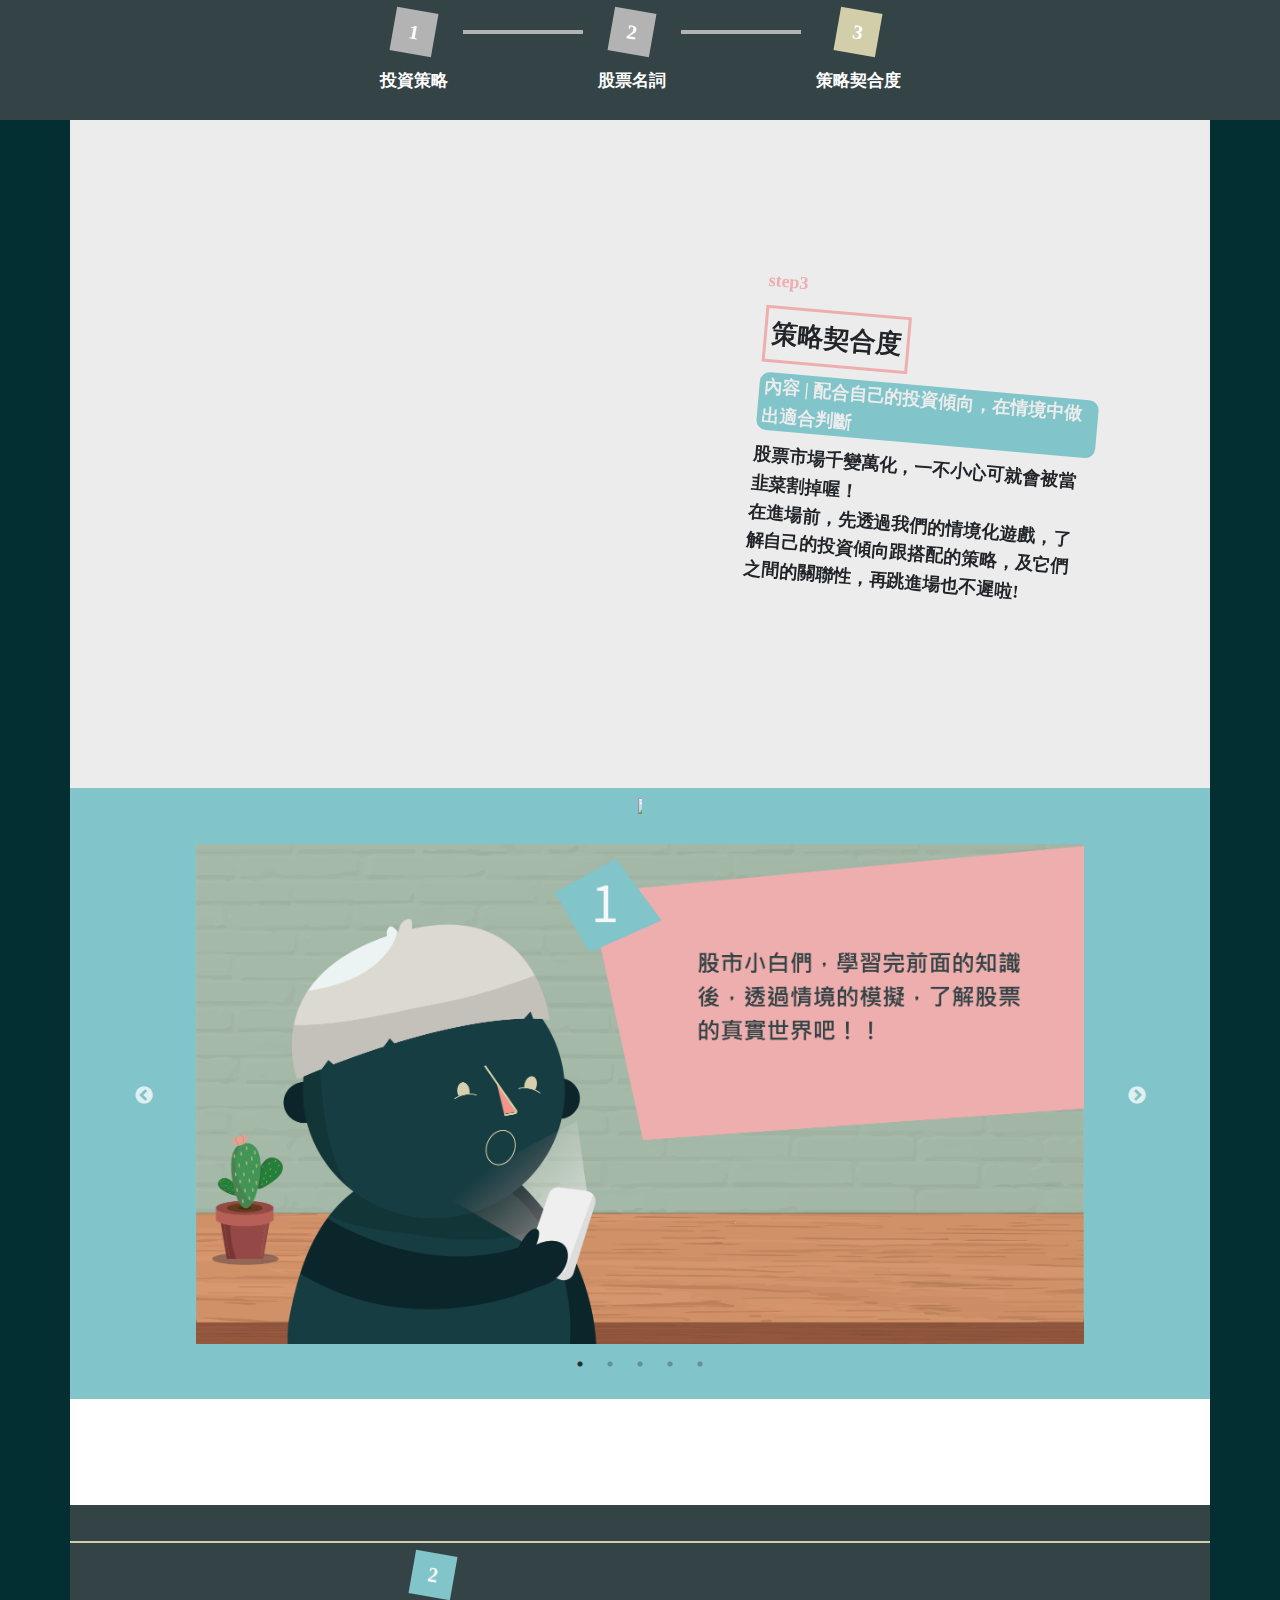
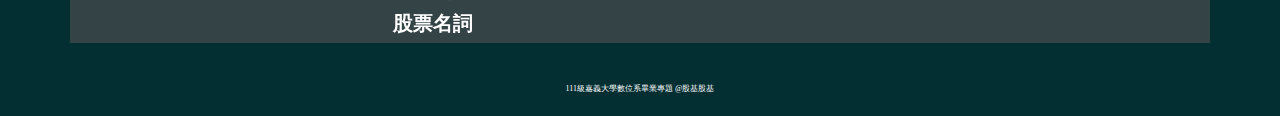
==== commit 787481c8: "Add files via upload" ====
--- a/index.html
+++ b/index.html
@@ -41,15 +41,15 @@
           <p class="step_pink">step3</p>
           <p class="title Title1">策略契合度</p>
           <p class="contain_blue">
-             內容 | 熟悉step1 / 2 的觀念</p>
-          <p class="contain2">
-            透過我們的情境化遊戲，了解自己的投資傾向
-            並透過情境熟悉基本知識，讓你更了解股票概念!!
-          </p>
+             內容 | 配合自己的投資傾向，在情境中做出適合判斷</p>
+          <p class="contain2">股票市場千變萬化，一不小心可就會被當韭菜割掉喔！ <br>在進場前，先透過我們的情境化遊戲，了解自己的投資傾向跟搭配的策略，及它們之間的關聯性，再跳進場也不遲啦!</p>
         </div>
       </div>
     </div>
   </div>
+</div>
+<div class="container game_title">
+  <div class="row"><img src="https://i.imgur.com/QGrTSxL.png"></div>
 </div>
 <div class="container slick"> 
   <div class="row"> 
@@ -70,7 +70,7 @@
   </div><img src="https://i.imgur.com/SDNS0O7.png" alt="">
 </div>
 <div class="container Footer"> 
-  <div class="row"><a href="https://bloosom0709.github.io/stock-index/"><img src="https://i.imgur.com/UN3wUWc.png"></a></div>
+  <div class="row"><a href="https://bloosom0709.github.io/stock-index/"><img src="https://i.imgur.com/7Gc9Ibf.png"></a></div>
 </div>
 <div class="container nextPage"> 
   <div class="page_button"><a href="https://bloosom0709.github.io/stock-strategy-2/"> <img class="page_img1" src="https://i.imgur.com/QWB3NDJ.png" alt="">
--- a/style.css
+++ b/style.css
@@ -5,7 +5,6 @@
 * {
   font-family: "Source Sans Pro", 微軟正黑體;
   line-height: 1.6em;
-  border: solid 1px #aaa;
 }
 * a {
   color: #032E32;
--- a/game.css
+++ b/game.css
@@ -292,6 +292,25 @@
   padding-left: 100px;
 }
 
+.game_title {
+  display: -webkit-box;
+  display: -ms-flexbox;
+  display: flex;
+  -webkit-box-pack: center;
+      -ms-flex-pack: center;
+          justify-content: center;
+  -webkit-box-align: center;
+      -ms-flex-align: center;
+          align-items: center;
+  background: #81C4C9;
+}
+.game_title img {
+  display: block;
+  max-width: 80%;
+  margin: auto;
+  padding: 10px 20px;
+}
+
 .slick {
   background: #81C4C9;
   padding: 20px;
@@ -622,4 +641,8 @@
   .game_BTN:hover {
     font-size: 23px;
   }
+
+  .game_title img {
+    max-width: 60%;
+  }
 }